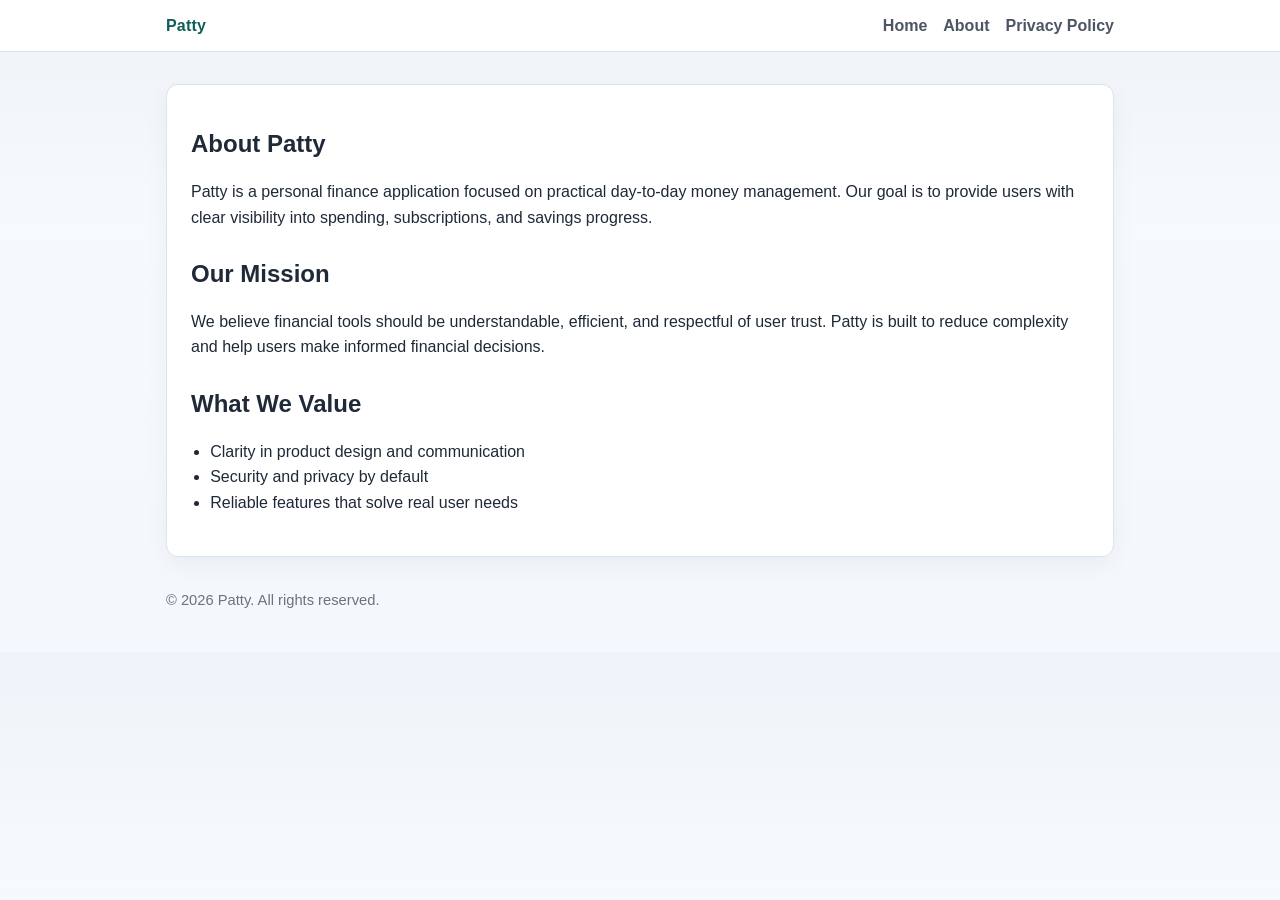
==== about.html @ 1d8583ae "initial" ====
<!DOCTYPE html>
<html lang="en">

<head>
    <meta charset="UTF-8" />
    <meta name="viewport" content="width=device-width, initial-scale=1.0" />
    <title>About Patty</title>
    <meta name="description" content="About Patty and its mission to make personal finance easier." />
    <link rel="stylesheet" href="styles.css" />
</head>

<body>
    <header class="site-header">
        <div class="nav-wrap">
            <a class="brand" href="index.html">Patty</a>
            <nav aria-label="Primary">
                <a href="index.html">Home</a>
                <a href="about.html">About</a>
                <a href="privacy.html">Privacy Policy</a>
            </nav>
        </div>
    </header>

    <main>
        <section class="card">
            <h1>About Patty</h1>
            <p>
                Patty is a personal finance application focused on practical day-to-day
                money management. Our goal is to provide users with clear visibility
                into spending, subscriptions, and savings progress.
            </p>

            <h2>Our Mission</h2>
            <p>
                We believe financial tools should be understandable, efficient, and
                respectful of user trust. Patty is built to reduce complexity and help
                users make informed financial decisions.
            </p>

            <h2>What We Value</h2>
            <ul>
                <li>Clarity in product design and communication</li>
                <li>Security and privacy by default</li>
                <li>Reliable features that solve real user needs</li>
            </ul>
        </section>
    </main>

    <footer>
        <p>© 2026 Patty. All rights reserved.</p>
    </footer>
</body>

</html>
---- styles.css ----
:root {
    --bg: #f4f7fb;
    --surface: #ffffff;
    --text: #1f2937;
    --muted: #4b5563;
    --primary: #0f766e;
    --primary-dark: #115e59;
    --border: #dbe3ef;
}

* {
    box-sizing: border-box;
}

body {
    margin: 0;
    font-family: "Segoe UI", Tahoma, Geneva, Verdana, sans-serif;
    color: var(--text);
    background: linear-gradient(180deg, #eef3f9 0%, #f7fafd 35%, #f4f7fb 100%);
    line-height: 1.6;
}

.site-header {
    background: var(--surface);
    border-bottom: 1px solid var(--border);
    position: sticky;
    top: 0;
    z-index: 10;
}

.nav-wrap {
    max-width: 980px;
    margin: 0 auto;
    padding: 0.8rem 1rem;
    display: flex;
    align-items: center;
    justify-content: space-between;
    gap: 1rem;
}

.brand {
    font-weight: 700;
    color: var(--primary-dark);
    text-decoration: none;
    letter-spacing: 0.2px;
}

nav {
    display: flex;
    gap: 1rem;
}

nav a {
    color: var(--muted);
    text-decoration: none;
    font-weight: 600;
}

nav a:hover,
nav a:focus {
    color: var(--primary-dark);
}

main {
    max-width: 980px;
    margin: 2rem auto;
    padding: 0 1rem;
}

.card {
    background: var(--surface);
    border: 1px solid var(--border);
    border-radius: 12px;
    padding: 1.5rem;
    box-shadow: 0 8px 25px rgba(17, 24, 39, 0.05);
}

.hero h1 {
    margin-top: 0;
    font-size: clamp(1.8rem, 2.5vw, 2.5rem);
    line-height: 1.2;
    color: #0b3f3a;
}

.hero p {
    color: var(--muted);
    max-width: 62ch;
}

.actions {
    margin-top: 1.2rem;
    display: flex;
    flex-wrap: wrap;
    gap: 0.8rem;
}

.button {
    background: var(--primary);
    color: #fff;
    text-decoration: none;
    padding: 0.65rem 1rem;
    border-radius: 8px;
    font-weight: 600;
    border: 1px solid var(--primary);
}

.button:hover,
.button:focus {
    background: var(--primary-dark);
}

.button.secondary {
    background: transparent;
    color: var(--primary-dark);
}

h1,
h2,
h3 {
    line-height: 1.25;
}

h2 {
    margin-top: 1.8rem;
}

ul {
    padding-left: 1.2rem;
}

footer {
    max-width: 980px;
    margin: 2rem auto 2.5rem;
    padding: 0 1rem;
    color: #6b7280;
    font-size: 0.92rem;
}

@media (max-width: 640px) {
    .nav-wrap {
        flex-direction: column;
        align-items: flex-start;
    }

    nav {
        gap: 0.8rem;
    }
}
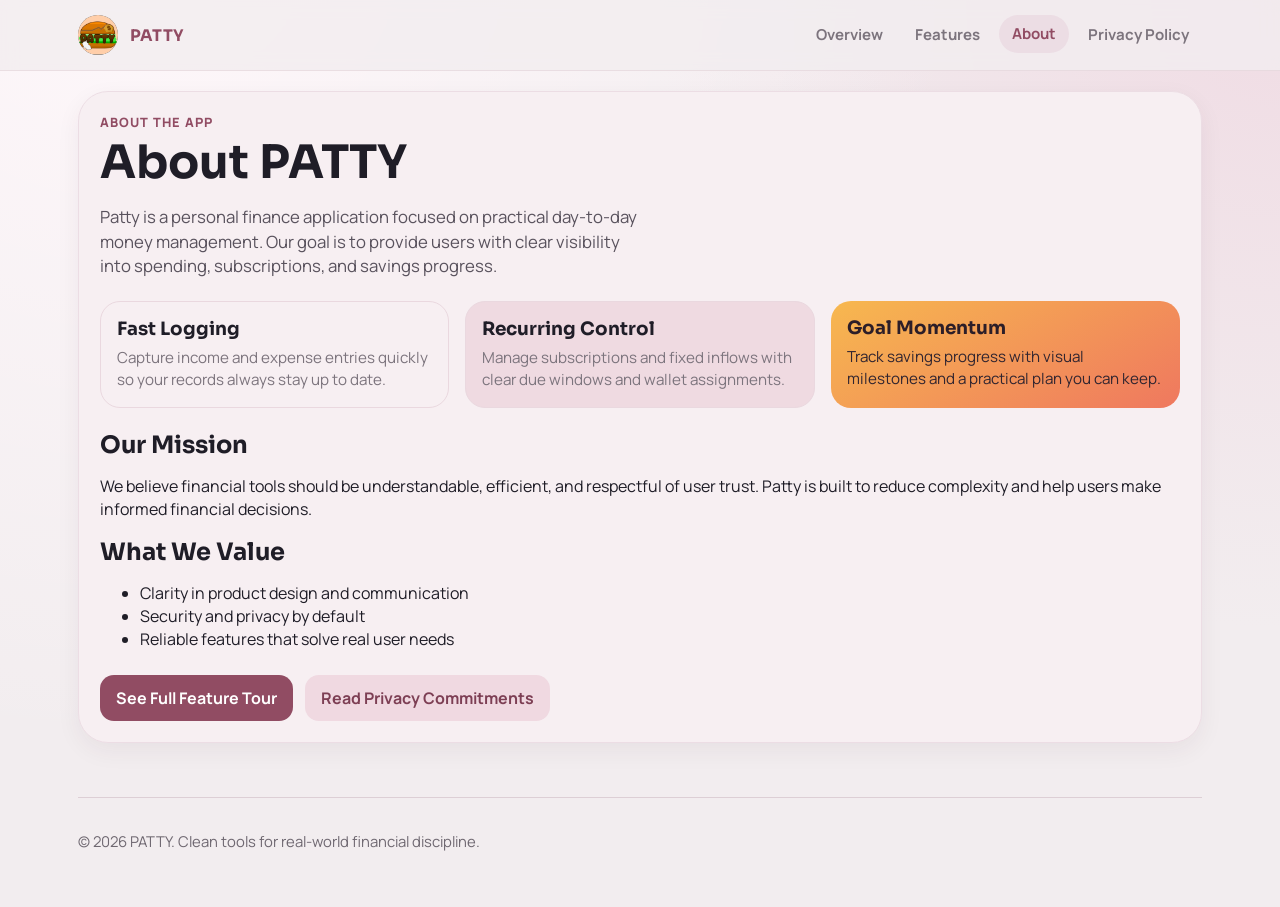
==== commit 079e8b6e: "update design, and add more stuff [From Codex]" ====
--- a/about.html
+++ b/about.html
@@ -4,32 +4,60 @@
 <head>
     <meta charset="UTF-8" />
     <meta name="viewport" content="width=device-width, initial-scale=1.0" />
-    <title>About Patty</title>
+    <title>About PATTY</title>
     <meta name="description" content="About Patty and its mission to make personal finance easier." />
+    <link rel="preconnect" href="https://fonts.googleapis.com" />
+    <link rel="preconnect" href="https://fonts.gstatic.com" crossorigin />
+    <link
+        href="https://fonts.googleapis.com/css2?family=Manrope:wght@400;500;600;700;800&family=Sora:wght@500;600;700;800&display=swap"
+        rel="stylesheet" />
     <link rel="stylesheet" href="styles.css" />
 </head>
 
 <body>
     <header class="site-header">
         <div class="nav-wrap">
-            <a class="brand" href="index.html">Patty</a>
-            <nav aria-label="Primary">
-                <a href="index.html">Home</a>
-                <a href="about.html">About</a>
+            <a class="brand" href="index.html"><img src="assets/images/logo.png" alt="Patty logo" />PATTY</a>
+            <input type="checkbox" id="nav-toggle" class="nav-checkbox" aria-label="Toggle navigation menu" />
+            <label for="nav-toggle" class="nav-toggle" aria-hidden="true">
+                <span></span>
+                <span></span>
+                <span></span>
+            </label>
+            <nav class="main-nav" aria-label="Primary">
+                <a href="index.html">Overview</a>
+                <a href="features.html">Features</a>
+                <a class="current" href="about.html">About</a>
                 <a href="privacy.html">Privacy Policy</a>
             </nav>
         </div>
     </header>
 
     <main>
-        <section class="card">
-            <h1>About Patty</h1>
-            <p>
+        <section class="panel reveal">
+            <p class="eyebrow">ABOUT THE APP</p>
+            <h1 class="page-title">About PATTY</h1>
+            <p class="lead">
                 Patty is a personal finance application focused on practical day-to-day
                 money management. Our goal is to provide users with clear visibility
                 into spending, subscriptions, and savings progress.
             </p>
 
+            <section class="features" style="margin-top:1.4rem;">
+                <article class="tile">
+                    <h3>Fast Logging</h3>
+                    <p>Capture income and expense entries quickly so your records always stay up to date.</p>
+                </article>
+                <article class="tile alt">
+                    <h3>Recurring Control</h3>
+                    <p>Manage subscriptions and fixed inflows with clear due windows and wallet assignments.</p>
+                </article>
+                <article class="tile emphasis">
+                    <h3>Goal Momentum</h3>
+                    <p>Track savings progress with visual milestones and a practical plan you can keep.</p>
+                </article>
+            </section>
+            <br>
             <h2>Our Mission</h2>
             <p>
                 We believe financial tools should be understandable, efficient, and
@@ -43,11 +71,18 @@
                 <li>Security and privacy by default</li>
                 <li>Reliable features that solve real user needs</li>
             </ul>
+
+            <div class="actions">
+                <a class="button" href="features.html">See Full Feature Tour</a>
+                <a class="button secondary" href="privacy.html">Read Privacy Commitments</a>
+            </div>
         </section>
     </main>
 
-    <footer>
-        <p>© 2026 Patty. All rights reserved.</p>
+    <footer class="footer">
+        <div class="footer-card">
+            <p>© 2026 PATTY. Clean tools for real-world financial discipline.</p>
+        </div>
     </footer>
 </body>
 
--- a/styles.css
+++ b/styles.css
@@ -1,37 +1,62 @@
 :root {
-    --bg: #f4f7fb;
-    --surface: #ffffff;
-    --text: #1f2937;
-    --muted: #4b5563;
-    --primary: #0f766e;
-    --primary-dark: #115e59;
-    --border: #dbe3ef;
+    --bg: #f2edef;
+    --bg-soft: #eadde2;
+    --surface: #f7eff2;
+    --surface-alt: #f3e8ec;
+    --text: #1f1d27;
+    --muted: #7c747d;
+    --accent: #914c63;
+    --accent-strong: #7d3f54;
+    --ink-soft: #354b5a;
+    --success: #3a9d4f;
+    --warning: #8c6434;
+    --line: #dccfd4;
+    --chart-cyan: #65d0b5;
+    --goal-amber: #f7b84f;
+    --goal-coral: #df7373;
+    --shadow: 0 22px 45px rgba(83, 48, 60, 0.16);
+    --radius-xl: 30px;
+    --radius-lg: 20px;
+    --radius-md: 14px;
 }
 
 * {
     box-sizing: border-box;
 }
 
+html,
 body {
     margin: 0;
-    font-family: "Segoe UI", Tahoma, Geneva, Verdana, sans-serif;
+    padding: 0;
+}
+
+body {
+    font-family: "Manrope", "Segoe UI", sans-serif;
     color: var(--text);
-    background: linear-gradient(180deg, #eef3f9 0%, #f7fafd 35%, #f4f7fb 100%);
-    line-height: 1.6;
+    line-height: 1.45;
+    background:
+        radial-gradient(circle at 10% -10%, #fff8fb 0%, rgba(255, 248, 251, 0) 55%),
+        radial-gradient(circle at 100% 0%, #f0dce4 0%, rgba(240, 220, 228, 0) 40%),
+        var(--bg);
+}
+
+a {
+    color: inherit;
 }
 
 .site-header {
-    background: var(--surface);
-    border-bottom: 1px solid var(--border);
     position: sticky;
     top: 0;
-    z-index: 10;
+    z-index: 25;
+    backdrop-filter: blur(8px);
+    background: rgba(242, 237, 239, 0.82);
+    border-bottom: 1px solid rgba(145, 76, 99, 0.1);
 }
 
 .nav-wrap {
-    max-width: 980px;
+    max-width: 1160px;
     margin: 0 auto;
-    padding: 0.8rem 1rem;
+    padding: 0.95rem 1.15rem;
     display: flex;
     align-items: center;
     justify-content: space-between;
@@ -39,110 +64,659 @@
 }
 
 .brand {
+    display: inline-flex;
+    align-items: center;
+    gap: 0.7rem;
+    text-decoration: none;
+    font-family: "Sora", "Manrope", sans-serif;
     font-weight: 700;
-    color: var(--primary-dark);
+    letter-spacing: 0.02em;
+    color: var(--accent);
+}
+
+.brand img {
+    width: 40px;
+    height: 40px;
+    border-radius: 50%;
+    object-fit: cover;
+    background: #314c5d;
+}
+
+.brand-mark {
+    width: 34px;
+    height: 34px;
+    border-radius: 50%;
+    background: #314c5d;
+    display: inline-flex;
+    align-items: center;
+    justify-content: center;
+    color: #f6f4f5;
+    font-weight: 800;
+    font-size: 0.9rem;
+}
+
+.main-nav {
+    display: flex;
+    align-items: center;
+    gap: 0.35rem;
+    flex-wrap: wrap;
+    justify-content: flex-end;
+}
+
+.nav-checkbox {
+    position: absolute;
+    opacity: 0;
+    pointer-events: none;
+}
+
+.nav-toggle {
+    display: none;
+    width: 46px;
+    height: 46px;
+    border-radius: 12px;
+    border: 1px solid #dbcad2;
+    background: #f3e8ec;
+    align-items: center;
+    justify-content: center;
+    cursor: pointer;
+    padding: 0;
+}
+
+.nav-toggle span {
+    display: block;
+    width: 20px;
+    height: 2px;
+    background: var(--accent);
+    border-radius: 999px;
+    margin: 2px 0;
+}
+
+.main-nav a {
     text-decoration: none;
-    letter-spacing: 0.2px;
-}
-
-nav {
+    color: var(--muted);
+    padding: 0.5rem 0.82rem;
+    border-radius: 999px;
+    font-size: 0.94rem;
+    font-weight: 700;
+    transition: color 0.25s ease, background 0.25s ease, transform 0.25s ease;
+}
+
+.main-nav a:hover,
+.main-nav a:focus-visible,
+.main-nav a.current {
+    background: #ecdde4;
+    color: var(--accent);
+    transform: translateY(-1px);
+}
+
+main {
+    max-width: 1160px;
+    margin: 0 auto;
+    padding: 1.25rem 1.15rem 3.4rem;
+}
+
+.grid-two {
+    display: grid;
+    grid-template-columns: 1.05fr 0.95fr;
+    gap: 1.2rem;
+}
+
+.panel {
+    border-radius: var(--radius-xl);
+    background: var(--surface);
+    border: 1px solid #ecdde4;
+    padding: 1.3rem;
+    box-shadow: 0 8px 24px rgba(76, 34, 49, 0.06);
+}
+
+.hero-copy {
+    background: linear-gradient(165deg, #f4e6ec 0%, #f5eaee 100%);
     display: flex;
-    gap: 1rem;
-}
-
-nav a {
-    color: var(--muted);
-    text-decoration: none;
-    font-weight: 600;
-}
-
-nav a:hover,
-nav a:focus {
-    color: var(--primary-dark);
-}
-
-main {
-    max-width: 980px;
-    margin: 2rem auto;
-    padding: 0 1rem;
-}
-
-.card {
-    background: var(--surface);
-    border: 1px solid var(--border);
-    border-radius: 12px;
-    padding: 1.5rem;
-    box-shadow: 0 8px 25px rgba(17, 24, 39, 0.05);
-}
-
-.hero h1 {
-    margin-top: 0;
-    font-size: clamp(1.8rem, 2.5vw, 2.5rem);
-    line-height: 1.2;
-    color: #0b3f3a;
-}
-
-.hero p {
-    color: var(--muted);
-    max-width: 62ch;
+    flex-direction: column;
+    justify-content: center;
+    min-height: 420px;
+}
+
+.eyebrow {
+    margin: 0;
+    font-size: 0.8rem;
+    color: var(--accent);
+    text-transform: uppercase;
+    letter-spacing: 0.08em;
+    font-weight: 800;
+}
+
+h1,
+h2,
+h3,
+h4 {
+    margin: 0;
+    font-family: "Sora", "Manrope", sans-serif;
+    line-height: 1.18;
+}
+
+h1 {
+    margin-top: 0.45rem;
+    font-size: clamp(2rem, 3.6vw, 3.2rem);
+}
+
+.lead {
+    margin: 1rem 0 0;
+    color: #59525d;
+    max-width: 54ch;
+    font-size: 1.05rem;
 }
 
 .actions {
-    margin-top: 1.2rem;
+    margin-top: 1.5rem;
     display: flex;
     flex-wrap: wrap;
-    gap: 0.8rem;
+    gap: 0.75rem;
 }
 
 .button {
-    background: var(--primary);
+    border: 0;
+    cursor: pointer;
+    text-decoration: none;
+    display: inline-flex;
+    align-items: center;
+    justify-content: center;
+    gap: 0.4rem;
+    background: var(--accent);
     color: #fff;
+    border-radius: 14px;
+    padding: 0.7rem 1rem;
+    font-weight: 700;
+    transition: transform 0.2s ease, background 0.2s ease;
+}
+
+.button:hover,
+.button:focus-visible {
+    transform: translateY(-2px);
+    background: var(--accent-strong);
+}
+
+.button.secondary {
+    background: #f0d9e1;
+    color: var(--accent-strong);
+}
+
+.mock-app {
+    min-height: 420px;
+    background: #060607;
+    color: #f4f4f6;
+    border-radius: 34px;
+    position: relative;
+    overflow: hidden;
+    box-shadow: var(--shadow);
+}
+
+.balance-top {
+    padding: 2rem 1.8rem 0;
+}
+
+.label {
+    color: #b4aeb5;
+    font-weight: 700;
+    font-size: 0.95rem;
+}
+
+.balance {
+    font-size: clamp(2.2rem, 4.2vw, 3.45rem);
+    font-family: "Sora", "Manrope", sans-serif;
+    margin: 0.15rem 0 0;
+}
+
+.trend {
+    margin: 1.5rem 1.8rem 0;
+    height: 165px;
+    border-radius: 20px;
+    position: relative;
+    background: linear-gradient(180deg, rgba(21, 112, 98, 0.14) 0%, rgba(21, 112, 98, 0) 100%);
+}
+
+.trend::before {
+    content: "";
+    position: absolute;
+    inset: 38px 16px 26px;
+    border-radius: 18px;
+    border-bottom: 1px solid rgba(255, 255, 255, 0.14);
+}
+
+.wave {
+    position: absolute;
+    left: 10%;
+    right: 10%;
+    top: 50%;
+    height: 44px;
+    border-radius: 999px;
+    border-top: 6px solid var(--chart-cyan);
+    filter: drop-shadow(0 0 8px rgba(101, 208, 181, 0.55));
+    transform: translateY(-50%);
+}
+
+.wave::before,
+.wave::after {
+    content: "";
+    position: absolute;
+    width: 34%;
+    height: 86px;
+    border: 6px solid var(--chart-cyan);
+    border-left: 0;
+    border-right: 0;
+    border-radius: 45% 45% 60% 60%;
+    top: -57px;
+}
+
+.wave::before {
+    left: 28%;
+}
+
+.wave::after {
+    left: 64%;
+    top: -20px;
+    height: 62px;
+}
+
+.features {
+    margin-top: 1.2rem;
+    display: grid;
+    grid-template-columns: repeat(3, minmax(0, 1fr));
+    gap: 1rem;
+}
+
+.tile {
+    border-radius: var(--radius-lg);
+    padding: 1rem;
+    background: var(--surface);
+    border: 1px solid #ead8df;
+}
+
+.tile h3 {
+    font-size: 1.15rem;
+}
+
+.tile p {
+    margin: 0.45rem 0 0;
+    color: var(--muted);
+    font-size: 0.95rem;
+}
+
+.tile.alt {
+    background: #efdae1;
+}
+
+.tile.emphasis {
+    background: linear-gradient(150deg, #f7b84f 0%, #ef785f 100%);
+    color: #2c1e28;
+    border: 0;
+}
+
+.tile.emphasis p {
+    color: #312530;
+}
+
+.section-head {
+    margin-top: 2rem;
+    display: flex;
+    justify-content: space-between;
+    align-items: center;
+    gap: 0.5rem;
+}
+
+.section-head a {
+    font-weight: 700;
+    color: var(--accent);
     text-decoration: none;
-    padding: 0.65rem 1rem;
-    border-radius: 8px;
+}
+
+.list-panel {
+    margin-top: 0.8rem;
+    border-radius: var(--radius-xl);
+    border: 1px solid #ead8df;
+    background: var(--surface-alt);
+    padding: 1rem;
+}
+
+.entry {
+    display: grid;
+    grid-template-columns: 1fr auto;
+    gap: 0.5rem;
+    padding: 0.8rem;
+    border-radius: 14px;
+}
+
+.entry+.entry {
+    margin-top: 0.2rem;
+}
+
+.entry:hover {
+    background: #f7edf1;
+}
+
+.entry h4 {
+    font-size: 1.05rem;
+}
+
+.meta {
+    color: var(--muted);
     font-weight: 600;
-    border: 1px solid var(--primary);
-}
-
-.button:hover,
-.button:focus {
-    background: var(--primary-dark);
-}
-
-.button.secondary {
-    background: transparent;
-    color: var(--primary-dark);
-}
-
-h1,
-h2,
-h3 {
-    line-height: 1.25;
-}
-
-h2 {
-    margin-top: 1.8rem;
-}
-
-ul {
-    padding-left: 1.2rem;
-}
-
-footer {
-    max-width: 980px;
-    margin: 2rem auto 2.5rem;
-    padding: 0 1rem;
-    color: #6b7280;
-    font-size: 0.92rem;
-}
-
-@media (max-width: 640px) {
+}
+
+.amount {
+    font-family: "Sora", "Manrope", sans-serif;
+    font-size: 1.05rem;
+    font-weight: 700;
+    align-self: center;
+}
+
+.amount.income {
+    color: var(--success);
+}
+
+.amount.expense {
+    color: var(--warning);
+}
+
+.page-title {
+    margin-top: 0.2rem;
+    margin-bottom: 1rem;
+}
+
+.split {
+    display: grid;
+    grid-template-columns: repeat(2, minmax(0, 1fr));
+    gap: 1rem;
+}
+
+.metric {
+    background: #eec8d3;
+    border-radius: 24px;
+    padding: 1.2rem;
+}
+
+.metric:nth-child(2n) {
+    background: #f1d2b0;
+}
+
+.metric h3 {
+    font-size: 1rem;
+    color: #4f4351;
+}
+
+.metric p {
+    margin: 0.4rem 0 0;
+    font-size: 1.85rem;
+    font-family: "Sora", "Manrope", sans-serif;
+}
+
+.goal-card {
+    border-radius: 26px;
+    padding: 1.25rem;
+    color: #2f2230;
+}
+
+.goal-card.amber {
+    background: var(--goal-amber);
+}
+
+.goal-card.coral {
+    background: var(--goal-coral);
+}
+
+.progress-track {
+    margin-top: 0.8rem;
+    background: rgba(255, 255, 255, 0.87);
+    border-radius: 999px;
+    height: 14px;
+}
+
+.progress-bar {
+    height: 100%;
+    border-radius: inherit;
+    background: var(--accent);
+}
+
+.stack {
+    display: grid;
+    gap: 1rem;
+}
+
+.donut-wrap {
+    display: grid;
+    grid-template-columns: minmax(220px, 320px) 1fr;
+    gap: 1rem;
+    align-items: center;
+}
+
+.donut {
+    width: min(300px, 100%);
+    aspect-ratio: 1;
+    border-radius: 50%;
+    background:
+        conic-gradient(from 90deg, #914c63 0 75%, #7b5f6b 75% 96%, #8a6235 96% 100%);
+    position: relative;
+    margin-inline: auto;
+}
+
+.donut::after {
+    content: "";
+    position: absolute;
+    inset: 31%;
+    border-radius: 50%;
+    background: var(--surface-alt);
+}
+
+.legend p {
+    margin: 0.45rem 0;
+    color: #413740;
+    font-weight: 700;
+}
+
+.legend span {
+    display: inline-block;
+    width: 11px;
+    height: 11px;
+    border-radius: 50%;
+    margin-right: 0.45rem;
+}
+
+.recurring-item {
+    display: grid;
+    grid-template-columns: 1fr auto;
+    gap: 0.7rem;
+    align-items: center;
+    padding: 0.95rem;
+    border-radius: 18px;
+    background: #f6eff2;
+    border: 1px solid #ead9e0;
+}
+
+.toggle {
+    width: 80px;
+    height: 40px;
+    border-radius: 999px;
+    background: var(--accent);
+    position: relative;
+}
+
+.toggle::after {
+    content: "";
+    width: 30px;
+    height: 30px;
+    border-radius: 50%;
+    background: #fff;
+    position: absolute;
+    top: 5px;
+    right: 6px;
+}
+
+.cta-strip {
+    margin-top: 1rem;
+    padding: 1rem;
+    border-radius: 22px;
+    background: linear-gradient(145deg, #96526a, #83445b);
+    color: #fff;
+    display: flex;
+    justify-content: space-between;
+    align-items: center;
+    gap: 1rem;
+}
+
+.screen-grid {
+    margin-top: 0.8rem;
+    display: grid;
+    grid-template-columns: repeat(4, minmax(0, 1fr));
+    gap: 1rem;
+}
+
+.screen-shot {
+    width: 100%;
+    border-radius: 24px;
+    border: 1px solid #e6d6dd;
+    box-shadow: 0 14px 30px rgba(92, 59, 72, 0.14);
+    background: #fff;
+}
+
+.footer {
+    max-width: 1160px;
+    margin: 0 auto;
+    padding: 0 1.15rem 2.5rem;
+    color: #6f6871;
+}
+
+.footer-card {
+    border-top: 1px solid #ddcfd5;
+    padding-top: 1.1rem;
+    font-size: 0.93rem;
+}
+
+.reveal {
+    animation: reveal-up 0.5s ease both;
+}
+
+.reveal-delay-1 {
+    animation-delay: 0.08s;
+}
+
+.reveal-delay-2 {
+    animation-delay: 0.16s;
+}
+
+@keyframes reveal-up {
+    from {
+        opacity: 0;
+        transform: translateY(10px);
+    }
+
+    to {
+        opacity: 1;
+        transform: translateY(0);
+    }
+}
+
+@media (max-width: 980px) {
+
+    .grid-two,
+    .features,
+    .split,
+    .donut-wrap {
+        grid-template-columns: 1fr;
+    }
+
+    .hero-copy,
+    .mock-app {
+        min-height: unset;
+    }
+
+    .screen-grid {
+        grid-template-columns: repeat(2, minmax(0, 1fr));
+    }
+
+    .trend {
+        height: 150px;
+    }
+}
+
+@media (max-width: 680px) {
+    .site-header {
+        position: static;
+    }
+
     .nav-wrap {
+        align-items: center;
+        flex-direction: row;
+        flex-wrap: wrap;
+    }
+
+    .main-nav {
+        display: none;
+        width: 100%;
+        margin-top: 0.55rem;
+        padding: 0.45rem;
+        gap: 0.25rem;
+        background: var(--surface);
+        border: 1px solid #e1d1d8;
+        border-radius: 14px;
+        box-shadow: 0 10px 20px rgba(83, 48, 60, 0.1);
         flex-direction: column;
-        align-items: flex-start;
-    }
-
-    nav {
-        gap: 0.8rem;
+        align-items: stretch;
+        justify-content: flex-start;
+    }
+
+    .main-nav a {
+        display: block;
+        width: 100%;
+        border-radius: 10px;
+        padding: 0.62rem 0.8rem;
+    }
+
+    .nav-toggle {
+        display: inline-flex;
+        flex-direction: column;
+        margin-left: auto;
+    }
+
+    .nav-checkbox:checked+.nav-toggle {
+        background: #ecdde4;
+    }
+
+    .nav-checkbox:checked+.nav-toggle span:nth-child(1) {
+        transform: translateY(6px) rotate(45deg);
+    }
+
+    .nav-checkbox:checked+.nav-toggle span:nth-child(2) {
+        opacity: 0;
+    }
+
+    .nav-checkbox:checked+.nav-toggle span:nth-child(3) {
+        transform: translateY(-6px) rotate(-45deg);
+    }
+
+    .nav-checkbox:checked~.main-nav {
+        display: flex;
+    }
+
+    main {
+        padding-top: 0.9rem;
+    }
+
+    .panel,
+    .list-panel,
+    .metric,
+    .goal-card {
+        border-radius: 22px;
+    }
+
+    .balance {
+        font-size: 2.2rem;
+    }
+
+    .entry {
+        grid-template-columns: 1fr;
+    }
+
+    .screen-grid {
+        grid-template-columns: 1fr;
     }
 }
